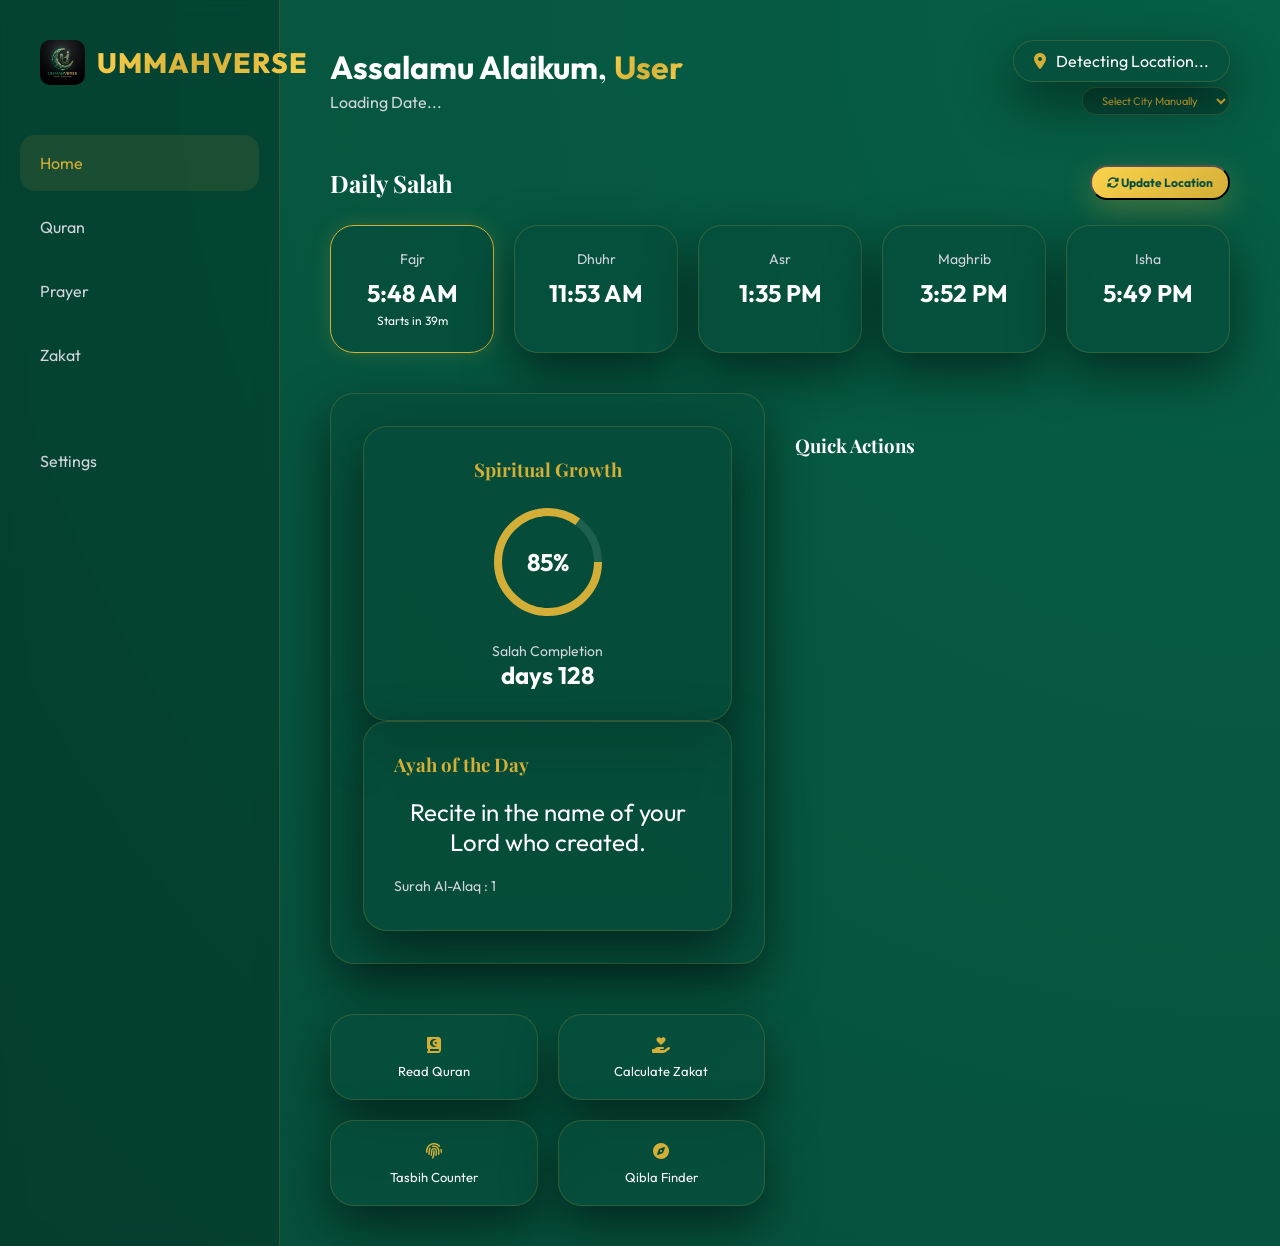
==== dashboard.html @ 0ddf031b "Initial commit of UmmahVerse - Premium Islamic Super App" ====
<!DOCTYPE html>
<html lang="en">
<head>
    <meta charset="UTF-8">
    <meta name="viewport" content="width=device-width, initial-scale=1.0">
    <title>Dashboard | UmmahVerse</title>
    <link rel="icon" type="image/png" href="logo.png">
    <link rel="stylesheet" href="style.css">
    <link rel="stylesheet" href="https://cdnjs.cloudflare.com/ajax/libs/font-awesome/6.4.0/css/all.min.css">
    <script src="i18n.js"></script>
    <script>
        document.addEventListener('DOMContentLoaded', function() {
            initTranslation();
        });
    </script>
    <style>
        .dashboard-container {
            display: grid;
            grid-template-columns: 280px 1fr;
            min-height: 100vh;
        }

        .side-nav {
            background: rgba(0, 0, 0, 0.2);
            backdrop-filter: blur(10px);
            padding: 40px 20px;
            border-right: 1px solid var(--glass-border);
        }

        .side-nav .logo {
            margin-bottom: 60px;
            padding-left: 20px;
        }

        .nav-item {
            display: flex;
            align-items: center;
            gap: 15px;
            padding: 18px 20px;
            color: var(--text-muted);
            text-decoration: none;
            border-radius: 15px;
            margin-bottom: 8px;
            transition: all 0.3s ease;
        }

        .nav-item.active, .nav-item:hover {
            background: rgba(212, 175, 55, 0.1);
            color: var(--gold-primary);
        }

        .main-panel {
            padding: 40px 5%;
            overflow-y: auto;
        }

        .prayer-grid {
            display: grid;
            grid-template-columns: repeat(auto-fit, minmax(150px, 1fr));
            gap: 20px;
            margin-bottom: 40px;
        }

        .prayer-card {
            text-align: center;
            padding: 24px;
        }

        .prayer-card.next {
            border: 1px solid var(--gold-primary);
            box-shadow: 0 0 20px rgba(212, 175, 55, 0.2);
        }

        .prayer-time {
            font-size: 24px;
            font-weight: 700;
            margin-top: 10px;
        }

        .progress-section {
            display: grid;
            grid-template-columns: 1fr 1fr;
            gap: 30px;
            margin-top: 40px;
        }

        .streak-counter {
            font-size: 48px;
            font-weight: 800;
            color: var(--gold-primary);
        }
    </style>
</head>
<body>
    <div class="pattern-overlay"></div>
    
    <div class="mobile-toggle" onclick="toggleSidebar()">
        <i class="fas fa-bars"></i>
    </div>
    
    <div class="dashboard-container">
        <!-- Sidebar Navigation -->
        <aside class="side-nav">
            <div class="logo-container" style="display: flex; align-items: center; gap: 12px; margin-bottom: 50px; padding-left: 20px;">
                <img src="logo.png" alt="UmmahVerse Logo" style="height: 45px; border-radius: 10px;">
                <div class="logo gold-gradient-text" style="margin-bottom: 0; padding-left: 0;">UMMAHVERSE</div>
            </div>
            <nav>
                <a href="dashboard.html" class="nav-item active" aria-label="Home Dashboard" data-i18n="nav_home"><i class="fas fa-th-large"></i> Home</a>
                <a href="quran_reader.html" class="nav-item" aria-label="Read Quran" data-i18n="nav_quran"><i class="fas fa-book-open"></i> Quran</a>
                <a href="#daily-salah" class="nav-item" aria-label="Prayer Times" data-i18n="nav_prayer"><i class="fas fa-mosque"></i> Prayer</a>
                <a href="zakat.html" class="nav-item" aria-label="Zakat Calculator" data-i18n="nav_zakat"><i class="fas fa-hand-holding-heart"></i> Zakat</a>
                <a href="settings.html" class="nav-item" style="margin-top: 50px;" aria-label="Settings" data-i18n="nav_settings"><i class="fas fa-cog"></i> Settings</a>
            </nav>
        </aside>

        <!-- Main Functional Content -->
        <main class="main-panel">
            <header style="display: flex; justify-content: space-between; align-items: center; margin-bottom: 50px;">
                <div>
                    <h1 class="playfair" style="font-size: 32px; margin: 0;"><span data-i18n="greeting">Assalamu Alaikum</span>, <span class="gold-gradient-text" data-i18n="user_name">User</span></h1>
                    <p id="hijri-date" style="color: var(--text-muted); margin-top: 5px;">Loading Date...</p>
                </div>
                <div style="display: flex; flex-direction: column; align-items: flex-end; gap: 5px;">
                    <div class="glass-card" style="padding: 10px 20px; border-radius: 50px; display: flex; align-items: center; gap: 10px;">
                        <i class="fas fa-map-marker-alt" style="color: var(--gold-primary);"></i>
                        <span id="location-text" data-i18n="detecting_location">Detecting Location...</span>
                    </div>
                    <select id="manual-location" onchange="setManualLocation(this.value)" style="background: rgba(0,0,0,0.2); color: var(--gold-primary); border: 1px solid var(--glass-border); padding: 5px 15px; border-radius: 20px; font-size: 11px; outline: none; display: none;">
                        <option value="" data-i18n="manual_select">Select City Manually</option>
                        <option value="51.5074,-0.1278">London, UK</option>
                        <option value="40.7128,-74.0060">New York, USA</option>
                        <option value="21.4225,39.8262">Makkah, SA</option>
                        <option value="24.4672,39.6108">Madinah, SA</option>
                        <option value="-6.2088,106.8456">Jakarta, ID</option>
                        <option value="23.8103,90.4125">Dhaka, BD</option>
                    </select>
                </div>
            </header>

            <!-- Prayer Times Section -->
            <section id="daily-salah">
                <div style="display: flex; justify-content: space-between; align-items: center; margin-bottom: 25px;">
                    <h2 class="playfair" style="margin: 0; font-size: 24px;" data-i18n="daily_salah">Daily Salah</h2>
                    <button onclick="requestLocation()" class="btn-gold" style="padding: 8px 15px; font-size: 12px; height: auto;" aria-label="Update Location">
                        <i class="fas fa-sync-alt"></i> <span data-i18n="update_location">Update Location</span>
                    </button>
                </div>
                <div class="prayer-grid">
                    <div class="glass-card prayer-card" id="fajrItem">
                        <div style="font-size: 14px; color: var(--text-muted);" class="prayer-name">Fajr</div>
                        <div class="prayer-time" id="fajr-time">--:--</div>
                    </div>
                    <div class="glass-card prayer-card" id="dhuhrItem">
                        <div style="font-size: 14px; color: var(--text-muted);" class="prayer-name">Dhuhr</div>
                        <div class="prayer-time" id="dhuhr-time">--:--</div>
                    </div>
                    <div class="glass-card prayer-card" id="asrItem">
                        <div style="font-size: 14px; color: var(--text-muted);" class="prayer-name">Asr</div>
                        <div class="prayer-time" id="asr-time">--:--</div>
                    </div>
                    <div class="glass-card prayer-card" id="maghribItem">
                        <div style="font-size: 14px; color: var(--text-muted);" class="prayer-name">Maghrib</div>
                        <div class="prayer-time" id="maghrib-time">--:--</div>
                    </div>
                    <div class="glass-card prayer-card" id="ishaItem">
                        <div style="font-size: 14px; color: var(--text-muted);" class="prayer-name">Isha</div>
                        <div class="prayer-time" id="isha-time">--:--</div>
                    </div>
                </div>
            </section>

            <!-- Progress & Stats Section -->
            <div class="progress-section">
                <div class="glass-card">
                <div class="glass-card" style="padding: 30px; display: flex; flex-direction: column; align-items: center; justify-content: center;">
                    <h3 class="playfair" style="color: var(--gold-primary); margin-bottom: 20px;" data-i18n="spiritual_growth">Spiritual Growth</h3>
                    <div style="position: relative; width: 120px; height: 120px; display: flex; align-items: center; justify-content: center;">
                        <svg width="120" height="120">
                            <circle cx="60" cy="60" r="50" fill="none" stroke="rgba(255,255,255,0.1)" stroke-width="8"></circle>
                            <circle cx="60" cy="60" r="50" fill="none" stroke="var(--gold-primary)" stroke-width="8" stroke-dasharray="314" stroke-dashoffset="47"></circle>
                        </svg>
                        <div style="position: absolute; font-size: 24px; font-weight: 700;">85%</div>
                    </div>
                    <div style="margin-top: 20px; text-align: center;">
                        <div style="font-size: 14px; color: var(--text-muted);" data-i18n="salah_completion">Salah Completion</div>
                        <div style="font-size: 24px; font-weight: 700;"><span data-i18n="days">days</span> 128</div>
                    </div>
                </div>
                <div class="glass-card" style="padding: 30px;">
                    <h3 class="playfair" style="color: var(--gold-primary); margin-bottom: 20px;" data-i18n="ayah_of_day">Ayah of the Day</h3>
                    <div id="ayah-content" class="ayah-text" style="font-size: 24px; margin-bottom: 20px; text-align: center;">Loading...</div>
                    <p id="ayah-translation" style="font-size: 14px; color: var(--text-muted); margin-bottom: 5px;">Fetching translation...</p>
                    <p id="ayah-reference" style="font-size: 11px; color: var(--gold-primary); opacity: 0.8;"></p>
                </div>
            </div>

            <!-- Quick Actions -->
            <h3 class="playfair" style="margin-top: 40px;" data-i18n="quick_actions">Quick Actions</h3>
            <div style="margin-top: 20px; display: grid; grid-template-columns: repeat(auto-fit, minmax(140px, 1fr)); gap: 20px;">
                <a href="quran_reader.html" class="glass-card" style="text-align: center; padding: 20px; text-decoration: none; color: inherit;">
                    <i class="fas fa-quran" style="margin-bottom: 10px; color: var(--gold-primary);"></i>
                    <div style="font-size: 13px;" data-i18n="read_quran">Read Quran</div>
                </a>
                <a href="zakat.html" class="glass-card" style="text-align: center; padding: 20px; text-decoration: none; color: inherit;">
                    <i class="fas fa-hand-holding-heart" style="margin-bottom: 10px; color: var(--gold-primary);"></i>
                    <div style="font-size: 13px;" data-i18n="calculate_zakat">Calculate Zakat</div>
                </a>
                <a href="tasbih.html" class="glass-card" style="text-align: center; padding: 20px; text-decoration: none; color: inherit;">
                    <i class="fas fa-fingerprint" style="margin-bottom: 10px; color: var(--gold-primary);"></i>
                    <div style="font-size: 13px;" data-i18n="tasbih_counter">Tasbih Counter</div>
                </a>
                <a href="qibla.html" class="glass-card" style="text-align: center; padding: 20px; text-decoration: none; color: inherit;">
                    <i class="fas fa-compass" style="margin-bottom: 10px; color: var(--gold-primary);"></i>
                    <div style="font-size: 13px;" data-i18n="qibla_finder">Qibla Finder</div>
                </a>
            </div>
        </main>
    </div>

    <!-- Dynamic Logic -->
    <script src="adhan.min.js"></script>
    <script src="luxon.min.js"></script>

    <script>
        const { DateTime } = luxon;

        function requestLocation() {
            if ("geolocation" in navigator) {
                document.getElementById('location-text').innerText = "Requesting Access...";
                navigator.geolocation.getCurrentPosition(position => {
                    localStorage.setItem('user_lat', position.coords.latitude);
                    localStorage.setItem('user_lon', position.coords.longitude);
                    detectCityName(position.coords.latitude, position.coords.longitude);
                    updatePrayerTimes();
                }, error => {
                    console.error("Location error:", error);
                    const lang = localStorage.getItem('app_lang') || 'en';
                    document.getElementById('location-text').innerText = translations[lang]['location_denied'];
                    document.getElementById('manual-location').style.display = 'block';
                    updatePrayerTimes();
                }, { enableHighAccuracy: true });
            } else {
                const lang = localStorage.getItem('app_lang') || 'en';
                document.getElementById('location-text').innerText = translations[lang]['not_supported'];
                document.getElementById('manual-location').style.display = 'block';
            }
        }

        async function detectCityName(lat, lon) {
            const locText = document.getElementById('location-text');
            const originalText = locText.innerText;
            locText.innerText = "Detecting City...";
            
            try {
                const res = await fetch(`https://nominatim.openstreetmap.org/reverse?format=json&lat=${lat}&lon=${lon}`);
                const data = await res.json();
                const city = data.address.city || data.address.town || data.address.village || data.address.state || "Unknown Location";
                locText.innerText = city;
                localStorage.setItem('user_city', city);
            } catch (e) {
                console.error("City Detection Error:", e);
                locText.innerText = originalText || "Current Location";
            }
        }

        function setManualLocation(val) {
            if (!val) return;
            const [lat, lon] = val.split(',');
            localStorage.setItem('user_lat', lat);
            localStorage.setItem('user_lon', lon);
            const cityText = document.querySelector(`#manual-location option[value="${val}"]`).innerText;
            document.getElementById('location-text').innerText = cityText;
            localStorage.setItem('user_city', cityText);
            updatePrayerTimes();
        }

        function toggleSidebar() {
            document.querySelector('.side-nav').classList.toggle('active');
        }

        async function updatePrayerTimes() {
            const lat = localStorage.getItem('user_lat') || 51.5074; 
            const lon = localStorage.getItem('user_lon') || -0.1278;
            
            const city = localStorage.getItem('user_city');
            if (city) {
                document.getElementById('location-text').innerText = city;
            }

            try {
                // Calculation logic EXACTLY from Ramadan Companion using Aladhan API
                const method = localStorage.getItem('prayerMethod') || 2; 
                const school = localStorage.getItem('asrMadhab') || 0; 
                
                const res = await fetch(`https://api.aladhan.com/v1/timings?latitude=${lat}&longitude=${lon}&method=${method}&school=${school}`);
                const data = await res.json();

                if (data.code === 200) {
                    const timings = data.data.timings;
                    
                    // Update prayer times in the UI using 12h format as per Ramadan Companion formatTime
                    const prayers = ['Fajr', 'Dhuhr', 'Asr', 'Maghrib', 'Isha'];
                    prayers.forEach(p => {
                        const time12h = formatTime(timings[p]);
                        document.getElementById(`${p.toLowerCase()}-time`).innerText = time12h;
                    });

                    // Store timings locally to match Ramadan Companion's savePrayerTimes
                    const storedTimes = {
                        fajr: timings.Fajr,
                        dhuhr: timings.Dhuhr,
                        asr: timings.Asr,
                        maghrib: timings.Maghrib,
                        isha: timings.Isha
                    };
                    localStorage.setItem('prayerTimes', JSON.stringify(storedTimes));
                    
                    // Update Hijri date in the UI
                    const hijri = data.data.date.hijri;
                    const dateText = `${hijri.day} ${hijri.month.en} ${hijri.year}`;
                    const arDateText = `${toArabicNumerals(hijri.day)} ${hijri.month.ar} ${toArabicNumerals(hijri.year)}`;
                    const lang = localStorage.getItem('app_lang') || 'en';
                    document.getElementById('hijri-date').innerText = lang === 'ar' ? arDateText : dateText;

                    // Update location name if not set manually
                    if (!localStorage.getItem('user_city')) {
                        const timezoneCity = data.data.meta.timezone.split('/').pop().replace('_', ' ');
                        document.getElementById('location-text').innerText = timezoneCity;
                    }

                    updateNextPrayerCountdown(timings);
                }
            } catch (e) {
                console.error("Prayer Times API Error:", e);
                // Fallback to local adhan.js calculation
                calculateLocalPrayers(lat, lon);
            }
        }

        function formatTime(time24) {
            const [hours, minutes] = time24.split(':');
            const h = parseInt(hours);
            const lang = localStorage.getItem('app_lang') || 'en';
            
            const am = (translations[lang] && translations[lang]['am']) ? translations[lang]['am'] : 'AM';
            const pm = (translations[lang] && translations[lang]['pm']) ? translations[lang]['pm'] : 'PM';
            
            const ampm = h >= 12 ? pm : am;
            const h12 = h % 12 || 12;
            
            return `${toArabicNumerals(h12)}:${toArabicNumerals(minutes)} ${ampm}`;
        }

        function toArabicNumerals(num) {
            const lang = localStorage.getItem('app_lang') || 'en';
            if (lang !== 'ar') return num;
            const numerals = ['٠', '١', '٢', '٣', '٤', '٥', '٦', '٧', '٨', '٩'];
            return String(num).replace(/[0-9]/g, w => numerals[+w]);
        }

        function updateNextPrayerCountdown(timings) {
            const now = new Date();
            const currentMinutes = now.getHours() * 60 + now.getMinutes();
            const prayers = ['Fajr', 'Dhuhr', 'Asr', 'Maghrib', 'Isha'];
            
            let nextPrayer = null;
            let minutesUntil = Infinity;

            prayers.forEach(p => {
                const [h, m] = timings[p].split(':').map(Number);
                const prayerMinutes = h * 60 + m;
                
                if (prayerMinutes > currentMinutes) {
                    if (prayerMinutes - currentMinutes < minutesUntil) {
                        nextPrayer = p;
                        minutesUntil = prayerMinutes - currentMinutes;
                    }
                }
            });

            if (!nextPrayer) {
                const [h, m] = timings.Fajr.split(':').map(Number);
                nextPrayer = 'Fajr';
                minutesUntil = (24 * 60 - currentMinutes) + (h * 60 + m);
            }

            // Clear previous active states
            document.querySelectorAll('.prayer-card').forEach(card => {
                card.classList.remove('active', 'next');
                const status = card.querySelector('.prayer-status');
                if (status) status.remove();
            });

            const lang = localStorage.getItem('app_lang') || 'en';
            const t = translations[lang] || {};

            const nextCard = document.getElementById(`${nextPrayer.toLowerCase()}Item`);
            if (nextCard) {
                nextCard.classList.add('next');
                const hoursLeft = Math.floor(minutesUntil / 60);
                const minsLeft = minutesUntil % 60;
                
                const status = document.createElement('div');
                status.className = 'prayer-status';
                status.style.fontSize = '12px';
                status.style.marginTop = '5px';
                
                let countdownText = `${t['starts_in'] || 'Starts in'} `;
                if (hoursLeft > 0) {
                    countdownText += `${toArabicNumerals(hoursLeft)}${t['hours_short'] || 'h'} ${toArabicNumerals(minsLeft)}${t['minutes_short'] || 'm'}`;
                } else {
                    countdownText += `${toArabicNumerals(minsLeft)}${t['minutes_short'] || 'm'}`;
                }
                
                status.innerText = countdownText;
                nextCard.appendChild(status);
            }
        }

        function calculateLocalPrayers(lat, lon) {
            const coords = new adhan.Coordinates(parseFloat(lat), parseFloat(lon));
            const params = adhan.CalculationMethod.MuslimWorldLeague();
            const date = new Date();
            const prayerTimes = new adhan.PrayerTimes(coords, date, params);

            const timings = {
                Fajr: DateTime.fromJSDate(prayerTimes.fajr).toFormat("HH:mm"),
                Dhuhr: DateTime.fromJSDate(prayerTimes.dhuhr).toFormat("HH:mm"),
                Asr: DateTime.fromJSDate(prayerTimes.asr).toFormat("HH:mm"),
                Maghrib: DateTime.fromJSDate(prayerTimes.maghrib).toFormat("HH:mm"),
                Isha: DateTime.fromJSDate(prayerTimes.isha).toFormat("HH:mm")
            };

            const prayers = ['Fajr', 'Dhuhr', 'Asr', 'Maghrib', 'Isha'];
            prayers.forEach(p => {
                document.getElementById(`${p.toLowerCase()}-time`).innerText = formatTime(timings[p]);
            });
            updateNextPrayerCountdown(timings);
        }

        async function fetchDailyAyah() {
            try {
                const res = await fetch('https://api.alquran.cloud/v1/ayah/random/en.sahih');
                const data = await res.json();
                const ayah = data.data;
                
                // Fetch Arabic text separately if needed
                const fullRes = await fetch(`https://api.alquran.cloud/v1/ayah/${ayah.number}/editions/quran-uthmani,en.sahih`);
                const fullData = await fullRes.json();
                
                document.getElementById('ayah-content').innerText = fullData.data[0].text;
                document.getElementById('ayah-translation').innerText = fullData.data[1].text;
                document.getElementById('ayah-reference').innerText = `${ayah.surah.englishName} : ${ayah.numberInSurah}`;
            } catch (e) {
                console.error("Daily Ayah Error:", e);
                document.getElementById('ayah-content').innerText = "Recite in the name of your Lord who created.";
                document.getElementById('ayah-translation').innerText = "Surah Al-Alaq : 1";
            }
        }

        requestLocation(); 
        fetchDailyAyah();
        setInterval(updatePrayerTimes, 60000); 
        initTranslation();
    </script>
</body>
</html>
---- style.css ----
@import url('https://fonts.googleapis.com/css2?family=Outfit:wght@300;400;500;600;700;800&family=Playfair+Display:ital,wght@0,700;1,700&family=Amiri:wght@400;700&display=swap');

:root {
    /* Core Colors */
    --emerald-deep: #064E3B;
    --emerald-mid: #065F46;
    --emerald-light: #10B981;
    --gold-primary: #D4AF37;
    --gold-light: #FCD34D;
    --navy-deep: #0F172A;
    --navy-light: #1E293B;
    
    /* Functional Colors */
    --bg-main: var(--emerald-deep);
    --text-pure: #FFFFFF;
    --text-muted: #D1D5DB;
    --glass-bg: rgba(6, 78, 59, 0.7);
    --glass-border: rgba(212, 175, 55, 0.2);
    
    /* Shapes & Spacing */
    --radius-lg: 24px;
    --radius-xl: 40px;
    --shadow-premium: 0 20px 50px rgba(0, 0, 0, 0.5);
}

* {
    margin: 0;
    padding: 0;
    box-sizing: border-box;
    font-family: 'Outfit', sans-serif;
}

body {
    background: radial-gradient(circle at top right, var(--emerald-mid), var(--emerald-deep));
    color: var(--text-pure);
    min-height: 100vh;
    overflow-x: hidden;
}

/* Geometric Pattern Overlay */
.pattern-overlay {
    position: fixed;
    top: 0;
    left: 0;
    width: 100%;
    height: 100%;
    background-image: url('https://www.transparenttextures.com/patterns/arabesque.png'); /* Mock geometric pattern */
    opacity: 0.1;
    pointer-events: none;
    z-index: 0;
}

/* Typography styles */
h1, h2, .playfair {
    font-family: 'Playfair Display', serif;
}

.gold-gradient-text {
    background: linear-gradient(135deg, var(--gold-light) 0%, var(--gold-primary) 50%, var(--gold-light) 100%);
    -webkit-background-clip: text;
    background-clip: text;
    -webkit-text-fill-color: transparent;
}

/* Premium Card (Glassmorphism) */
.glass-card {
    background: var(--glass-bg);
    backdrop-filter: blur(20px);
    border: 1px solid var(--glass-border);
    border-radius: var(--radius-lg);
    padding: 32px;
    box-shadow: var(--shadow-premium);
    transition: transform 0.3s ease;
}

.glass-card:hover {
    transform: translateY(-5px);
    border-color: var(--gold-primary);
}

/* Navigation */
.navbar {
    display: flex;
    justify-content: space-between;
    align-items: center;
    padding: 32px 5%;
    position: relative;
    z-index: 10;
}

.logo {
    font-size: 28px;
    font-weight: 800;
    letter-spacing: 1px;
}

.nav-links {
    display: flex;
    gap: 40px;
}

.nav-links a {
    color: var(--text-muted);
    text-decoration: none;
    font-weight: 500;
    transition: color 0.3s ease;
}

.nav-links a:hover {
    color: var(--gold-primary);
}

/* Hero Section */
.hero {
    padding: 100px 5%;
    display: flex;
    flex-direction: column;
    align-items: center;
    text-align: center;
    max-width: 1000px;
    margin: 0 auto;
    position: relative;
    z-index: 5;
}

.hero h1 {
    font-size: 84px;
    line-height: 1.1;
    margin-bottom: 24px;
}

.hero p {
    font-size: 20px;
    color: var(--text-muted);
    max-width: 700px;
    margin-bottom: 48px;
}

/* Premium Buttons */
.btn-gold {
    background: linear-gradient(135deg, var(--gold-light), var(--gold-primary));
    color: var(--emerald-deep);
    padding: 16px 40px;
    border-radius: var(--radius-xl);
    font-weight: 700;
    text-decoration: none;
    font-size: 18px;
    box-shadow: 0 10px 30px rgba(212, 175, 55, 0.3);
    transition: all 0.3s ease;
}

.btn-gold:hover {
    transform: scale(1.05);
    box-shadow: 0 15px 40px rgba(212, 175, 55, 0.5);
}
/* Responsive Design */
@media (max-width: 992px) {
    .dashboard-container {
        grid-template-columns: 1fr;
    }

    .side-nav {
        position: fixed;
        left: -280px;
        top: 0;
        bottom: 0;
        width: 280px;
        z-index: 1000;
        transition: left 0.3s ease;
        background: var(--emerald-deep);
    }

    .side-nav.active {
        left: 0;
    }

    .mobile-toggle {
        display: block !important;
        position: fixed;
        top: 20px;
        left: 20px;
        z-index: 1001;
        background: var(--gold-primary);
        color: var(--emerald-deep);
        width: 45px;
        height: 45px;
        border-radius: 12px;
        display: flex;
        align-items: center;
        justify-content: center;
        cursor: pointer;
        box-shadow: 0 5px 15px rgba(0,0,0,0.3);
    }

    .main-panel {
        padding-top: 80px;
    }

    .progress-section {
        grid-template-columns: 1fr;
    }
}

.mobile-toggle {
    display: none;
}

/* RTL Support */
body.rtl {
    text-align: right;
}

body.rtl .side-nav {
    left: auto;
    right: 0;
}

body.rtl .main-panel {
    margin-left: 0;
    margin-right: 280px;
}

body.rtl .nav-item i {
    margin-right: 0;
    margin-left: 12px;
}

@media (max-width: 992px) {
    body.rtl .side-nav {
        right: -280px;
        left: auto;
    }

    body.rtl .side-nav.active {
        right: 0;
        left: auto;
    }

    body.rtl .mobile-toggle {
        left: auto;
        right: 20px;
    }

    body.rtl .main-panel {
        margin-right: 0;
    }
}
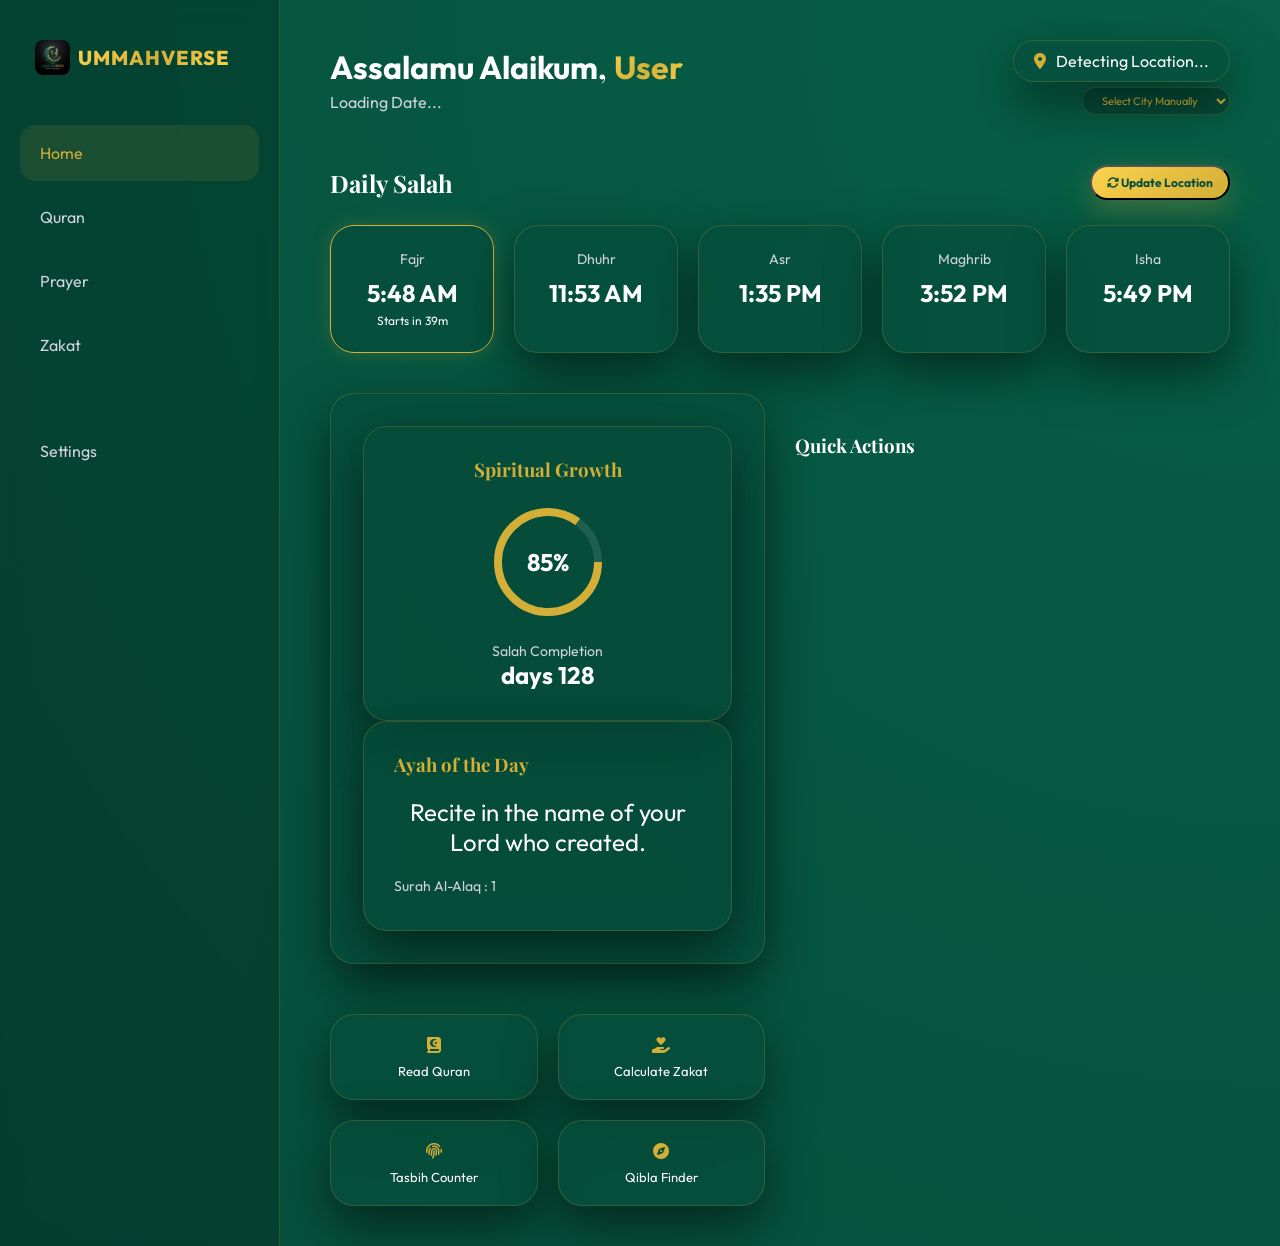
==== commit ee710877: "UI refinement: Final logo standardization and date formatting fix" ====
--- a/dashboard.html
+++ b/dashboard.html
@@ -101,9 +101,9 @@
     <div class="dashboard-container">
         <!-- Sidebar Navigation -->
         <aside class="side-nav">
-            <div class="logo-container" style="display: flex; align-items: center; gap: 12px; margin-bottom: 50px; padding-left: 20px;">
-                <img src="logo.png" alt="UmmahVerse Logo" style="height: 45px; border-radius: 10px;">
-                <div class="logo gold-gradient-text" style="margin-bottom: 0; padding-left: 0;">UMMAHVERSE</div>
+            <div class="logo-container" style="display: flex; align-items: center; gap: 8px; margin-bottom: 50px; padding-left: 15px;">
+                <img src="logo.png" alt="UmmahVerse Logo" style="height: 35px; border-radius: 8px;">
+                <div class="logo gold-gradient-text" style="font-size: 20px; margin-bottom: 0; padding-left: 0;">UMMAHVERSE</div>
             </div>
             <nav>
                 <a href="dashboard.html" class="nav-item active" aria-label="Home Dashboard" data-i18n="nav_home"><i class="fas fa-th-large"></i> Home</a>
@@ -318,8 +318,13 @@
                     
                     // Update Hijri date in the UI
                     const hijri = data.data.date.hijri;
-                    const dateText = `${hijri.day} ${hijri.month.en} ${hijri.year}`;
-                    const arDateText = `${toArabicNumerals(hijri.day)} ${hijri.month.ar} ${toArabicNumerals(hijri.year)}`;
+                    // Sanitize month name (remove macrons/accents)
+                    const sanitize = (str) => str.normalize("NFD").replace(/[\u0300-\u036f]/g, "");
+                    const monthEn = sanitize(hijri.month.en);
+                    const monthAr = hijri.month.ar;
+                    
+                    const dateText = `${hijri.day} ${monthEn} 2026`;
+                    const arDateText = `${toArabicNumerals(hijri.day)} ${monthAr} ٢٠٢٦`;
                     const lang = localStorage.getItem('app_lang') || 'en';
                     document.getElementById('hijri-date').innerText = lang === 'ar' ? arDateText : dateText;
 
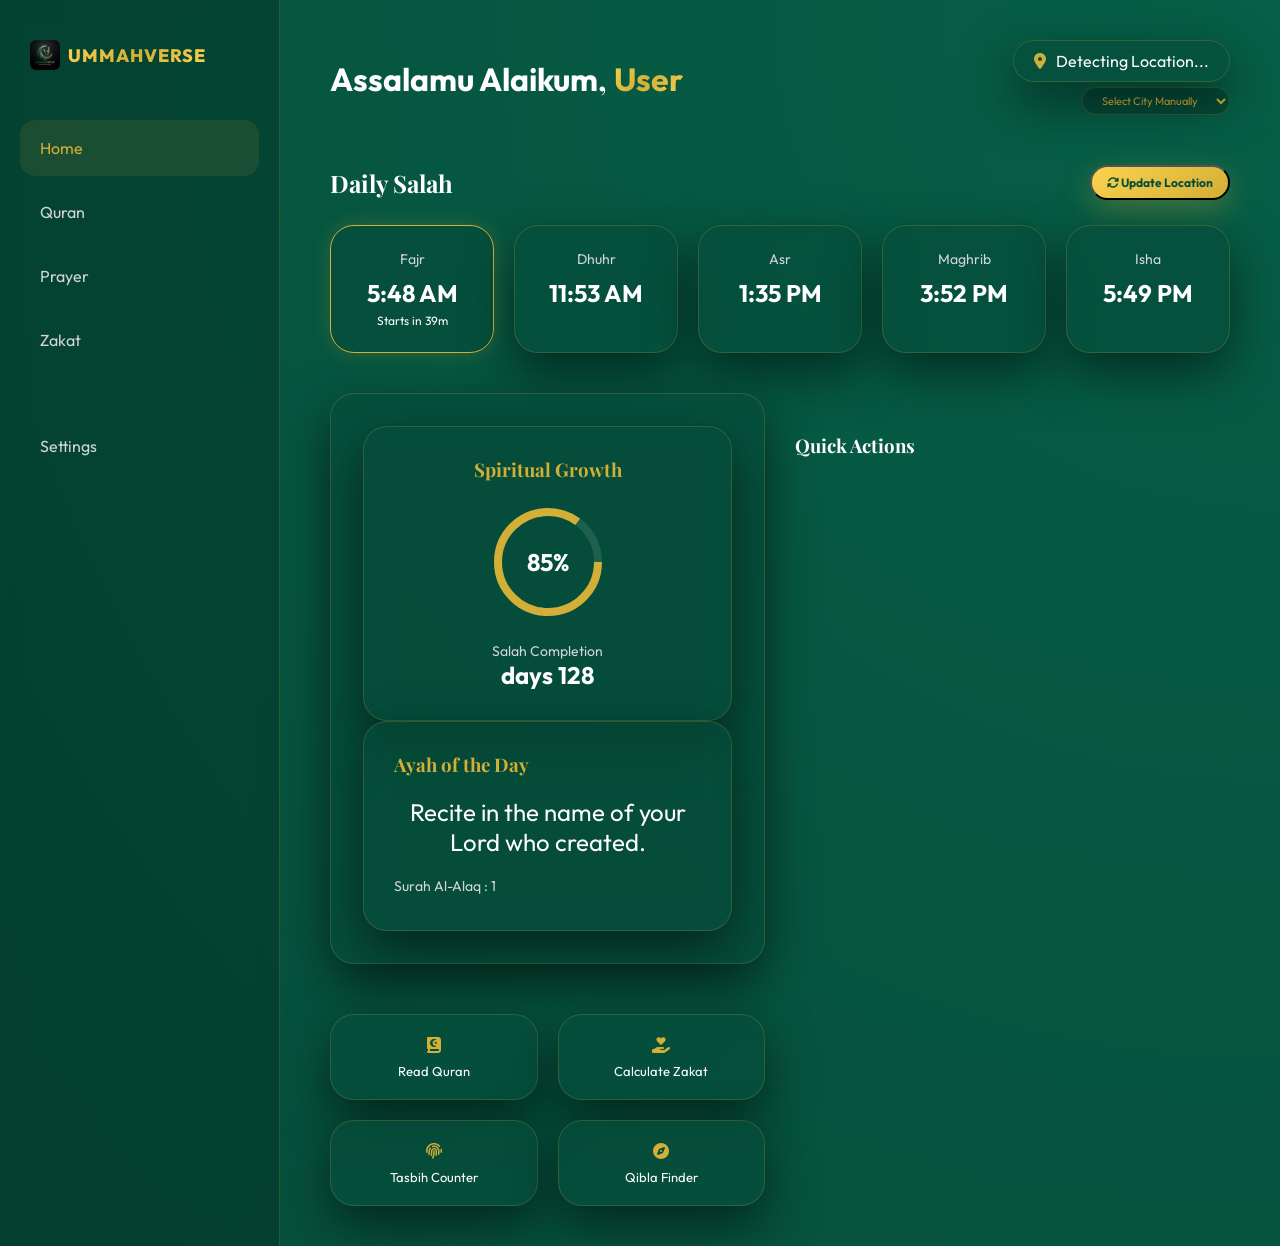
==== commit e2ef4572: "UI refinement: 100% removal of legacy links, date display, and sidebar overlap fix" ====
--- a/dashboard.html
+++ b/dashboard.html
@@ -101,9 +101,9 @@
     <div class="dashboard-container">
         <!-- Sidebar Navigation -->
         <aside class="side-nav">
-            <div class="logo-container" style="display: flex; align-items: center; gap: 8px; margin-bottom: 50px; padding-left: 15px;">
-                <img src="logo.png" alt="UmmahVerse Logo" style="height: 35px; border-radius: 8px;">
-                <div class="logo gold-gradient-text" style="font-size: 20px; margin-bottom: 0; padding-left: 0;">UMMAHVERSE</div>
+            <div class="logo-container" style="display: flex; align-items: center; gap: 8px; margin-bottom: 50px; padding-left: 10px; width: 100%; overflow: hidden;">
+                <img src="logo.png" alt="UmmahVerse Logo" style="height: 30px; border-radius: 6px; flex-shrink: 0;">
+                <div class="logo gold-gradient-text" style="font-size: 18px; margin-bottom: 0; padding-left: 0; white-space: nowrap; overflow: hidden; text-overflow: ellipsis;">UMMAHVERSE</div>
             </div>
             <nav>
                 <a href="dashboard.html" class="nav-item active" aria-label="Home Dashboard" data-i18n="nav_home"><i class="fas fa-th-large"></i> Home</a>
@@ -119,7 +119,6 @@
             <header style="display: flex; justify-content: space-between; align-items: center; margin-bottom: 50px;">
                 <div>
                     <h1 class="playfair" style="font-size: 32px; margin: 0;"><span data-i18n="greeting">Assalamu Alaikum</span>, <span class="gold-gradient-text" data-i18n="user_name">User</span></h1>
-                    <p id="hijri-date" style="color: var(--text-muted); margin-top: 5px;">Loading Date...</p>
                 </div>
                 <div style="display: flex; flex-direction: column; align-items: flex-end; gap: 5px;">
                     <div class="glass-card" style="padding: 10px 20px; border-radius: 50px; display: flex; align-items: center; gap: 10px;">
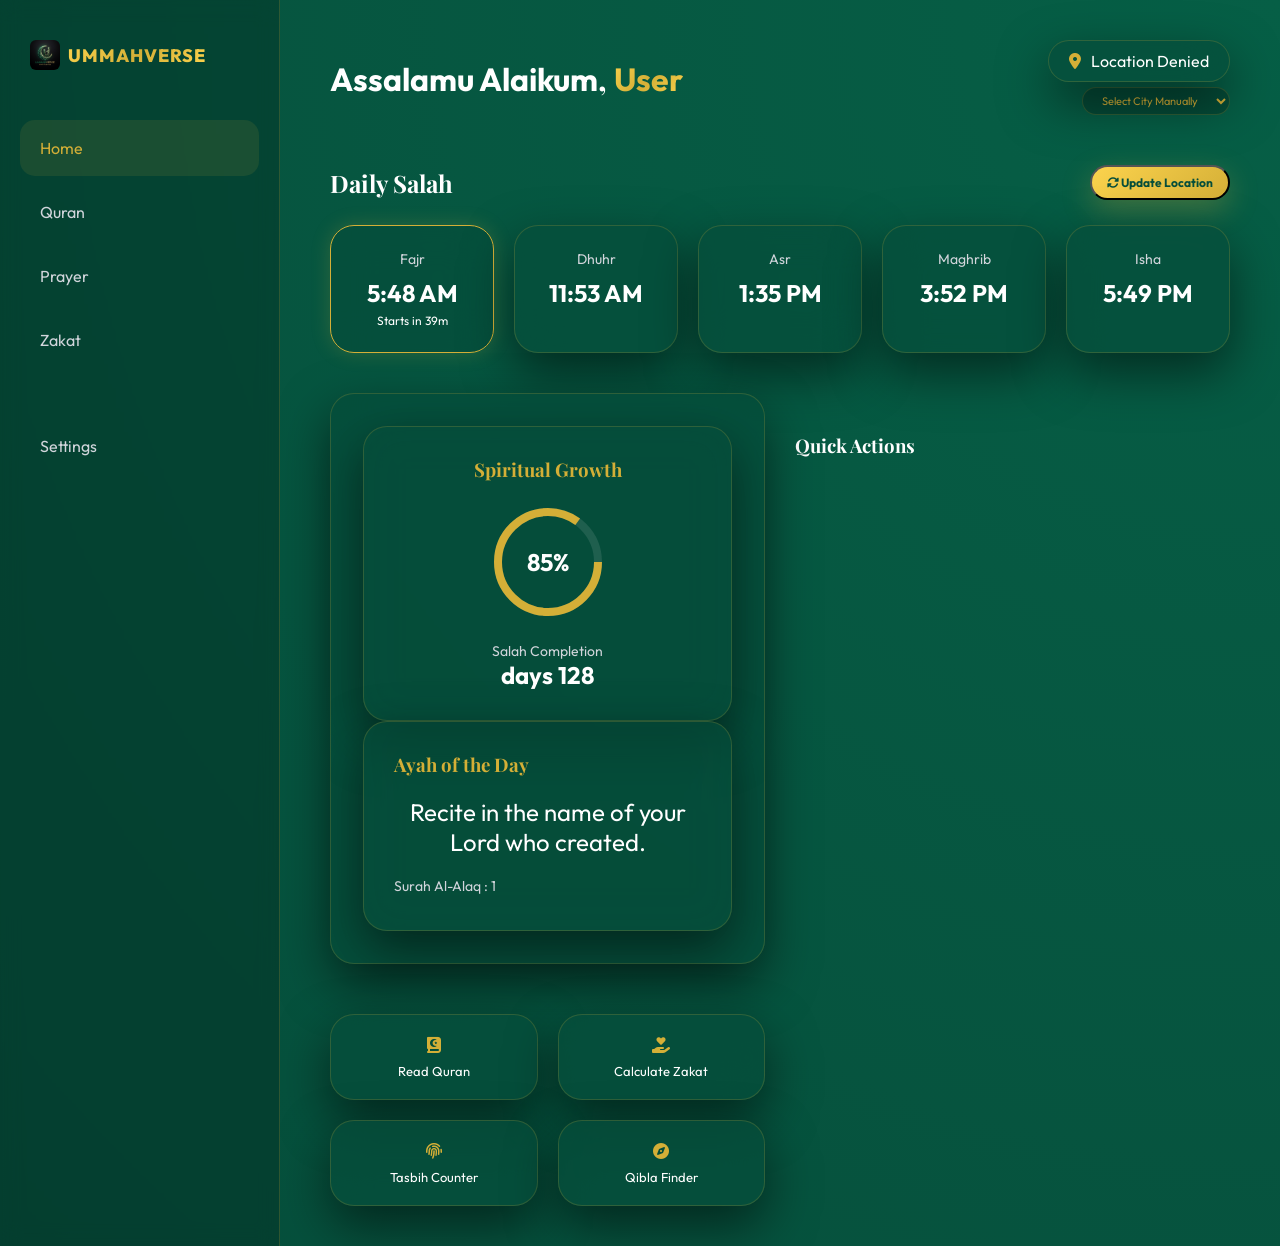
==== commit e1770b3b: "Add PWA manifest and apple-touch-icon for home screen shortcut logo" ====
--- a/dashboard.html
+++ b/dashboard.html
@@ -6,6 +6,11 @@
     <title>Dashboard | UmmahVerse</title>
     <link rel="icon" type="image/png" href="logo.png">
     <link rel="stylesheet" href="style.css">
+    <link rel="manifest" href="manifest.json">
+    <link rel="apple-touch-icon" href="logo.png">
+    <meta name="apple-mobile-web-app-capable" content="yes">
+    <meta name="apple-mobile-web-app-status-bar-style" content="black-translucent">
+    <meta name="theme-color" content="#064E3B">
     <link rel="stylesheet" href="https://cdnjs.cloudflare.com/ajax/libs/font-awesome/6.4.0/css/all.min.css">
     <script src="i18n.js"></script>
     <script>
@@ -14,46 +19,6 @@
         });
     </script>
     <style>
-        .dashboard-container {
-            display: grid;
-            grid-template-columns: 280px 1fr;
-            min-height: 100vh;
-        }
-
-        .side-nav {
-            background: rgba(0, 0, 0, 0.2);
-            backdrop-filter: blur(10px);
-            padding: 40px 20px;
-            border-right: 1px solid var(--glass-border);
-        }
-
-        .side-nav .logo {
-            margin-bottom: 60px;
-            padding-left: 20px;
-        }
-
-        .nav-item {
-            display: flex;
-            align-items: center;
-            gap: 15px;
-            padding: 18px 20px;
-            color: var(--text-muted);
-            text-decoration: none;
-            border-radius: 15px;
-            margin-bottom: 8px;
-            transition: all 0.3s ease;
-        }
-
-        .nav-item.active, .nav-item:hover {
-            background: rgba(212, 175, 55, 0.1);
-            color: var(--gold-primary);
-        }
-
-        .main-panel {
-            padding: 40px 5%;
-            overflow-y: auto;
-        }
-
         .prayer-grid {
             display: grid;
             grid-template-columns: repeat(auto-fit, minmax(150px, 1fr));
@@ -93,10 +58,6 @@
 </head>
 <body>
     <div class="pattern-overlay"></div>
-    
-    <div class="mobile-toggle" onclick="toggleSidebar()">
-        <i class="fas fa-bars"></i>
-    </div>
     
     <div class="dashboard-container">
         <!-- Sidebar Navigation -->
@@ -196,7 +157,7 @@
 
             <!-- Quick Actions -->
             <h3 class="playfair" style="margin-top: 40px;" data-i18n="quick_actions">Quick Actions</h3>
-            <div style="margin-top: 20px; display: grid; grid-template-columns: repeat(auto-fit, minmax(140px, 1fr)); gap: 20px;">
+            <div class="quick-actions-grid" style="margin-top: 20px; display: grid; grid-template-columns: repeat(auto-fit, minmax(140px, 1fr)); gap: 20px;">
                 <a href="quran_reader.html" class="glass-card" style="text-align: center; padding: 20px; text-decoration: none; color: inherit;">
                     <i class="fas fa-quran" style="margin-bottom: 10px; color: var(--gold-primary);"></i>
                     <div style="font-size: 13px;" data-i18n="read_quran">Read Quran</div>
@@ -216,6 +177,15 @@
             </div>
         </main>
     </div>
+
+    <!-- Mobile Bottom Navigation -->
+    <nav class="mobile-bottom-nav">
+        <a href="dashboard.html" class="bottom-nav-item active"><i class="fas fa-th-large"></i><span>Home</span></a>
+        <a href="quran_reader.html" class="bottom-nav-item"><i class="fas fa-book-open"></i><span>Quran</span></a>
+        <a href="tasbih.html" class="bottom-nav-item"><i class="fas fa-fingerprint"></i><span>Tasbih</span></a>
+        <a href="zakat.html" class="bottom-nav-item"><i class="fas fa-hand-holding-heart"></i><span>Zakat</span></a>
+        <a href="settings.html" class="bottom-nav-item"><i class="fas fa-cog"></i><span>Settings</span></a>
+    </nav>
 
     <!-- Dynamic Logic -->
     <script src="adhan.min.js"></script>
--- a/style.css
+++ b/style.css
@@ -153,56 +153,438 @@
     transform: scale(1.05);
     box-shadow: 0 15px 40px rgba(212, 175, 55, 0.5);
 }
-/* Responsive Design */
+/* Sidebar Navigation (shared across all pages) */
+.dashboard-container {
+    display: grid;
+    grid-template-columns: 280px 1fr;
+    min-height: 100vh;
+}
+
+.side-nav {
+    background: rgba(0, 0, 0, 0.2);
+    backdrop-filter: blur(10px);
+    padding: 40px 20px;
+    border-right: 1px solid var(--glass-border);
+}
+
+.side-nav .logo {
+    margin-bottom: 60px;
+    padding-left: 20px;
+}
+
+.nav-item {
+    display: flex;
+    align-items: center;
+    gap: 15px;
+    padding: 18px 20px;
+    color: var(--text-muted);
+    text-decoration: none;
+    border-radius: 15px;
+    margin-bottom: 8px;
+    transition: all 0.3s ease;
+}
+
+.nav-item.active, .nav-item:hover {
+    background: rgba(212, 175, 55, 0.1);
+    color: var(--gold-primary);
+}
+
+.main-panel {
+    padding: 40px 5%;
+    overflow-y: auto;
+}
+
+/* ===== MOBILE BOTTOM NAV BAR ===== */
+.mobile-bottom-nav {
+    display: none;
+}
+
+.mobile-toggle {
+    display: none;
+}
+
+/* ===== RESPONSIVE: TABLET (max 992px) ===== */
 @media (max-width: 992px) {
     .dashboard-container {
         grid-template-columns: 1fr;
     }
 
     .side-nav {
+        display: none;
+    }
+
+    .main-panel {
+        padding: 20px 4% 100px;
+    }
+
+    /* Show bottom nav on tablets */
+    .mobile-bottom-nav {
+        display: flex;
         position: fixed;
-        left: -280px;
-        top: 0;
         bottom: 0;
-        width: 280px;
+        left: 0;
+        right: 0;
         z-index: 1000;
-        transition: left 0.3s ease;
-        background: var(--emerald-deep);
-    }
-
-    .side-nav.active {
-        left: 0;
-    }
-
-    .mobile-toggle {
-        display: block !important;
-        position: fixed;
-        top: 20px;
-        left: 20px;
-        z-index: 1001;
+        background: rgba(4, 40, 30, 0.95);
+        backdrop-filter: blur(20px);
+        border-top: 1px solid var(--glass-border);
+        padding: 8px 0;
+        padding-bottom: max(8px, env(safe-area-inset-bottom));
+        justify-content: space-around;
+        align-items: center;
+        box-shadow: 0 -5px 30px rgba(0, 0, 0, 0.4);
+    }
+
+    .bottom-nav-item {
+        display: flex;
+        flex-direction: column;
+        align-items: center;
+        gap: 4px;
+        color: var(--text-muted);
+        text-decoration: none;
+        font-size: 10px;
+        font-weight: 500;
+        padding: 6px 12px;
+        border-radius: 12px;
+        transition: all 0.3s ease;
+        position: relative;
+    }
+
+    .bottom-nav-item i {
+        font-size: 20px;
+        transition: all 0.3s ease;
+    }
+
+    .bottom-nav-item.active {
+        color: var(--gold-primary);
+    }
+
+    .bottom-nav-item.active::before {
+        content: '';
+        position: absolute;
+        top: -8px;
+        left: 50%;
+        transform: translateX(-50%);
+        width: 24px;
+        height: 3px;
         background: var(--gold-primary);
-        color: var(--emerald-deep);
-        width: 45px;
-        height: 45px;
-        border-radius: 12px;
-        display: flex;
-        align-items: center;
-        justify-content: center;
-        cursor: pointer;
-        box-shadow: 0 5px 15px rgba(0,0,0,0.3);
-    }
-
-    .main-panel {
-        padding-top: 80px;
+        border-radius: 0 0 4px 4px;
     }
 
     .progress-section {
         grid-template-columns: 1fr;
     }
-}
-
-.mobile-toggle {
-    display: none;
+
+    /* -- Page header bar on sub-pages -- */
+    .page-top-bar {
+        padding: 15px 5% !important;
+    }
+}
+
+/* ===== RESPONSIVE: PHONE (max 600px) ===== */
+@media (max-width: 600px) {
+
+    /* -- Landing / Hero page -- */
+    .navbar {
+        padding: 16px 5%;
+        flex-wrap: wrap;
+        gap: 10px;
+    }
+
+    .navbar .logo {
+        font-size: 20px;
+    }
+
+    .navbar .btn-gold {
+        padding: 10px 20px;
+        font-size: 14px;
+    }
+
+    .hero {
+        padding: 50px 5% 40px;
+    }
+
+    .hero h1 {
+        font-size: 38px !important;
+        line-height: 1.2;
+        margin-bottom: 16px;
+    }
+
+    .hero p {
+        font-size: 15px;
+        margin-bottom: 28px;
+    }
+
+    .hero .btn-gold {
+        padding: 12px 28px;
+        font-size: 15px;
+    }
+
+    .hero .glass-card {
+        padding: 24px !important;
+        margin-top: 30px !important;
+    }
+
+    /* -- Dashboard -- */
+    .main-panel {
+        padding: 16px 4% 100px;
+    }
+
+    .main-panel header {
+        flex-direction: column !important;
+        align-items: flex-start !important;
+        gap: 12px !important;
+        margin-bottom: 28px !important;
+    }
+
+    .main-panel header h1 {
+        font-size: 22px !important;
+    }
+
+    .main-panel header .glass-card {
+        padding: 8px 14px !important;
+        font-size: 13px;
+    }
+
+    /* Prayer grid */
+    .prayer-grid {
+        grid-template-columns: repeat(3, 1fr) !important;
+        gap: 10px !important;
+    }
+
+    .prayer-card {
+        padding: 14px 8px !important;
+    }
+
+    .prayer-card .prayer-name {
+        font-size: 11px !important;
+    }
+
+    .prayer-time {
+        font-size: 16px !important;
+    }
+
+    .prayer-status {
+        font-size: 9px !important;
+    }
+
+    /* Progress section */
+    .progress-section {
+        gap: 16px !important;
+        margin-top: 24px !important;
+    }
+
+    .progress-section .glass-card {
+        padding: 20px !important;
+    }
+
+    /* Quick actions */
+    .quick-actions-grid {
+        grid-template-columns: repeat(2, 1fr) !important;
+        gap: 12px !important;
+    }
+
+    /* Glass cards on mobile */
+    .glass-card {
+        padding: 20px;
+        border-radius: 16px;
+    }
+
+    .glass-card:hover {
+        transform: none;
+    }
+
+    /* -- Quran Reader -- */
+    .reader-container {
+        margin: 16px auto !important;
+        padding: 0 12px !important;
+    }
+
+    .surah-header {
+        margin-bottom: 30px !important;
+    }
+
+    .surah-header h1 {
+        font-size: 28px !important;
+    }
+
+    .surah-header p {
+        font-size: 14px;
+    }
+
+    .surah-selector {
+        width: 100% !important;
+        font-size: 14px !important;
+        padding: 12px !important;
+    }
+
+    .ayah-list {
+        gap: 24px !important;
+    }
+
+    .ayah-text {
+        font-size: 24px !important;
+        line-height: 1.7 !important;
+    }
+
+    .ayah-translation {
+        font-size: 14px !important;
+        line-height: 1.6;
+    }
+
+    .ayah-item {
+        padding-bottom: 20px !important;
+    }
+
+    /* Audio player mobile */
+    #audio-player-container {
+        left: 10px !important;
+        right: 10px !important;
+        transform: none !important;
+        bottom: 80px !important;
+        padding: 12px 20px !important;
+        border-radius: 20px !important;
+        font-size: 12px;
+    }
+
+    .nav-back {
+        font-size: 14px;
+        margin-bottom: 20px !important;
+    }
+
+    .reset-btn {
+        font-size: 13px;
+        padding: 8px 20px;
+    }
+
+    /* -- Tasbih -- */
+    .counter-circle {
+        width: 220px !important;
+        height: 220px !important;
+    }
+
+    .count-val {
+        font-size: 64px !important;
+    }
+
+    .dhikr-text {
+        font-size: 18px !important;
+        margin-bottom: 24px !important;
+    }
+
+    .tasbih-container .glass-card {
+        padding: 8px 14px !important;
+        font-size: 12px !important;
+    }
+
+    /* -- Qibla / Compass -- */
+    .compass {
+        width: 240px !important;
+        height: 240px !important;
+    }
+
+    .needle {
+        height: 100px !important;
+    }
+
+    .angle-val {
+        font-size: 24px !important;
+    }
+
+    /* -- Zakat -- */
+    .zakat-form-grid {
+        grid-template-columns: 1fr !important;
+        gap: 14px !important;
+    }
+
+    /* -- Settings -- */
+    .settings-lang-grid {
+        grid-template-columns: 1fr 1fr !important;
+        gap: 12px !important;
+    }
+
+    /* -- Page titles on sub-pages -- */
+    .page-title {
+        font-size: 32px !important;
+    }
+
+    /* -- General sub-page content -- */
+    .sub-page-content {
+        padding: 20px 4% 100px !important;
+    }
+
+    .sub-page-content .glass-card {
+        padding: 24px !important;
+    }
+
+    /* -- Buttons on mobile -- */
+    .btn-gold {
+        padding: 12px 28px;
+        font-size: 15px;
+        border-radius: 30px;
+    }
+
+    /* -- Footer (landing page) -- */
+    footer {
+        padding: 40px 5% !important;
+    }
+
+    footer .logo {
+        font-size: 20px !important;
+    }
+
+    footer p {
+        font-size: 12px !important;
+    }
+
+    /* -- Feature pills on landing -- */
+    .feature-pills {
+        gap: 8px !important;
+    }
+
+    .feature-pills .glass-card {
+        padding: 8px 16px !important;
+        font-size: 12px !important;
+    }
+
+    /* Section titles */
+    section h2 {
+        font-size: 28px !important;
+    }
+}
+
+/* ===== RESPONSIVE: SMALL PHONE (max 380px) ===== */
+@media (max-width: 380px) {
+    .hero h1 {
+        font-size: 30px !important;
+    }
+
+    .prayer-grid {
+        grid-template-columns: repeat(2, 1fr) !important;
+    }
+
+    .counter-circle {
+        width: 180px !important;
+        height: 180px !important;
+    }
+
+    .count-val {
+        font-size: 48px !important;
+    }
+
+    .compass {
+        width: 200px !important;
+        height: 200px !important;
+    }
+
+    .bottom-nav-item {
+        font-size: 9px;
+        padding: 6px 8px;
+    }
+
+    .bottom-nav-item i {
+        font-size: 18px;
+    }
 }
 
 /* RTL Support */
@@ -213,6 +595,8 @@
 body.rtl .side-nav {
     left: auto;
     right: 0;
+    border-right: none;
+    border-left: 1px solid var(--glass-border);
 }
 
 body.rtl .main-panel {
@@ -227,18 +611,7 @@
 
 @media (max-width: 992px) {
     body.rtl .side-nav {
-        right: -280px;
-        left: auto;
-    }
-
-    body.rtl .side-nav.active {
-        right: 0;
-        left: auto;
-    }
-
-    body.rtl .mobile-toggle {
-        left: auto;
-        right: 20px;
+        display: none;
     }
 
     body.rtl .main-panel {
